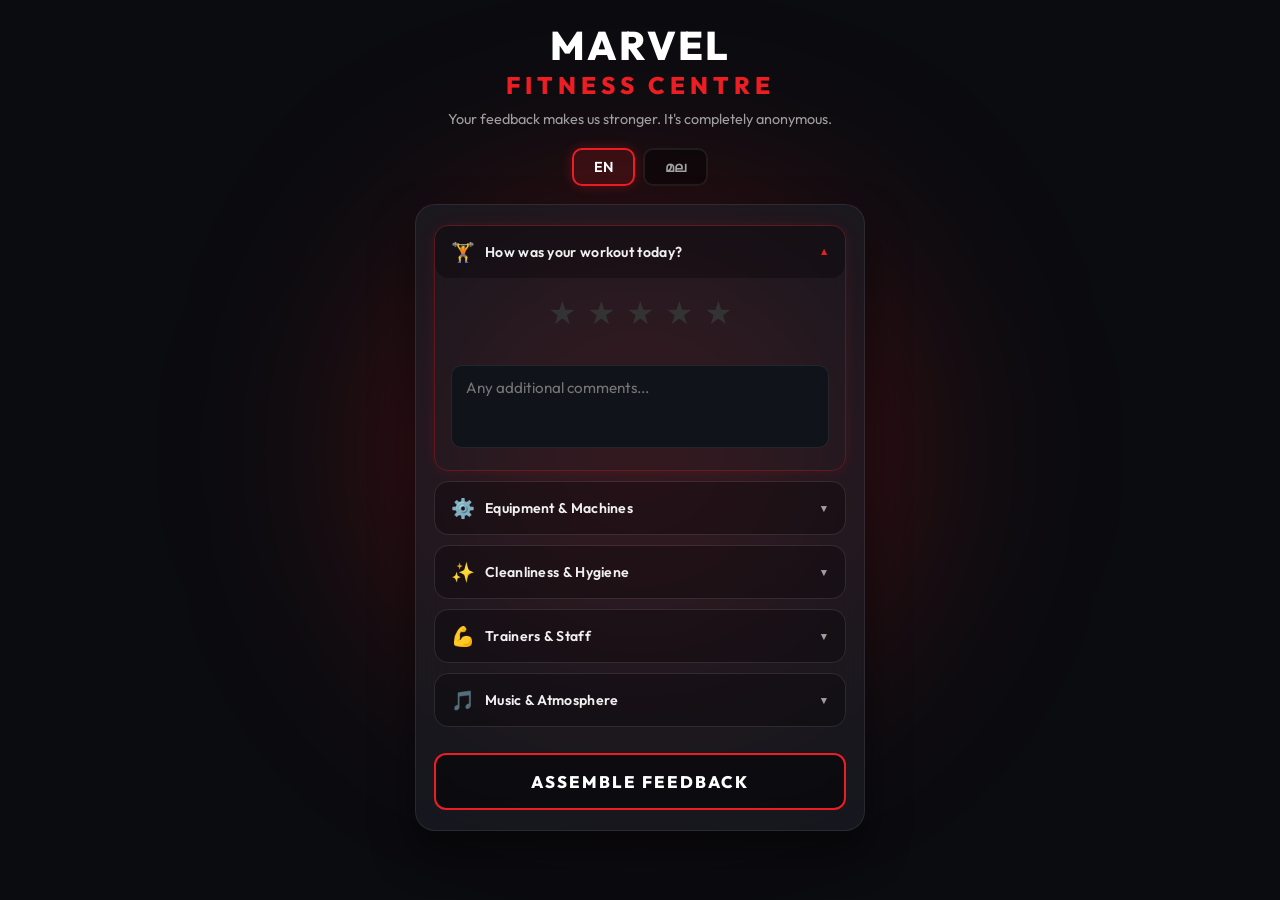
==== index.html @ 6db09c60 "Add files via upload" ====
<!DOCTYPE html>
<html lang="en">

<head>
    <meta charset="UTF-8">
    <meta name="viewport" content="width=device-width, initial-scale=1.0">
    <title>Marvel Fitness Centre - Feedback</title>
    <link rel="stylesheet" href="style.css">
    <link href="https://fonts.googleapis.com/css2?family=Outfit:wght@300;400;600;800&display=swap" rel="stylesheet">
</head>

<body>
    <div class="background-glow"></div>

    <div class="container">
        <header>
            <h1 class="marvel-title">MARVEL<br><span>FITNESS CENTRE</span></h1>
            <p data-i18n="subtitle">Your feedback makes us stronger. It's completely anonymous.</p>
        </header>

        <div class="lang-selector">
            <button class="lang-btn active" data-lang="en">EN</button>
            <button class="lang-btn" data-lang="ml">മല</button>
        </div>

        <div class="form-wrapper">
            <form id="feedback-form">

                <div class="feedback-section active" data-section="0">
                    <div class="section-header" data-target="0">
                        <span class="section-icon">🏋️</span>
                        <span class="section-title" data-i18n="sec_workout">How was your workout today?</span>
                        <span class="section-chevron">▼</span>
                    </div>
                    <div class="section-body">
                        <div class="rating-stars" data-rating="workout">
                            <span class="star" data-value="1">★</span>
                            <span class="star" data-value="2">★</span>
                            <span class="star" data-value="3">★</span>
                            <span class="star" data-value="4">★</span>
                            <span class="star" data-value="5">★</span>
                        </div>
                        <div class="mood-label" data-rating-for="workout"></div>
                        <div class="textarea-wrapper">
                            <div class="intruder-zone marvel-anim-zone">
                                <div class="intruder-body">
                                    <img src="intruder_gripping.png" alt="Peeking" class="intruder-img">
                                    <div class="mood-overlay"></div>
                                </div>
                                <div class="speech-bubble">
                                    <span class="speech-text">🤔</span>
                                </div>
                            </div>
                            <textarea class="feedback-textarea" rows="3" data-i18n-placeholder="ph_workout"
                                placeholder="Any additional comments..."></textarea>
                        </div>
                    </div>
                </div>

                <div class="feedback-section" data-section="1">
                    <div class="section-header" data-target="1">
                        <span class="section-icon">⚙️</span>
                        <span class="section-title" data-i18n="sec_equipment">Equipment & Machines</span>
                        <span class="section-chevron">▼</span>
                    </div>
                    <div class="section-body">
                        <div class="rating-stars" data-rating="equipment">
                            <span class="star" data-value="1">★</span>
                            <span class="star" data-value="2">★</span>
                            <span class="star" data-value="3">★</span>
                            <span class="star" data-value="4">★</span>
                            <span class="star" data-value="5">★</span>
                        </div>
                        <div class="mood-label" data-rating-for="equipment"></div>
                        <div class="textarea-wrapper">
                            <div class="intruder-zone marvel-anim-zone">
                                <div class="intruder-body">
                                    <img src="intruder_gripping.png" alt="Peeking" class="intruder-img">
                                    <div class="mood-overlay"></div>
                                </div>
                                <div class="speech-bubble">
                                    <span class="speech-text">🤔</span>
                                </div>
                            </div>
                            <textarea class="feedback-textarea" rows="3" data-i18n-placeholder="ph_equipment"
                                placeholder="Tell us about the equipment..."></textarea>
                        </div>
                    </div>
                </div>

                <div class="feedback-section" data-section="2">
                    <div class="section-header" data-target="2">
                        <span class="section-icon">✨</span>
                        <span class="section-title" data-i18n="sec_cleanliness">Cleanliness & Hygiene</span>
                        <span class="section-chevron">▼</span>
                    </div>
                    <div class="section-body">
                        <div class="rating-stars" data-rating="cleanliness">
                            <span class="star" data-value="1">★</span>
                            <span class="star" data-value="2">★</span>
                            <span class="star" data-value="3">★</span>
                            <span class="star" data-value="4">★</span>
                            <span class="star" data-value="5">★</span>
                        </div>
                        <div class="mood-label" data-rating-for="cleanliness"></div>
                        <div class="textarea-wrapper">
                            <div class="intruder-zone marvel-anim-zone">
                                <div class="intruder-body">
                                    <img src="intruder_gripping.png" alt="Peeking" class="intruder-img">
                                    <div class="mood-overlay"></div>
                                </div>
                                <div class="speech-bubble">
                                    <span class="speech-text">🤔</span>
                                </div>
                            </div>
                            <textarea class="feedback-textarea" rows="3" data-i18n-placeholder="ph_cleanliness"
                                placeholder="How clean was the gym..."></textarea>
                        </div>
                    </div>
                </div>

                <div class="feedback-section" data-section="3">
                    <div class="section-header" data-target="3">
                        <span class="section-icon">💪</span>
                        <span class="section-title" data-i18n="sec_trainers">Trainers & Staff</span>
                        <span class="section-chevron">▼</span>
                    </div>
                    <div class="section-body">
                        <div class="rating-stars" data-rating="trainers">
                            <span class="star" data-value="1">★</span>
                            <span class="star" data-value="2">★</span>
                            <span class="star" data-value="3">★</span>
                            <span class="star" data-value="4">★</span>
                            <span class="star" data-value="5">★</span>
                        </div>
                        <div class="mood-label" data-rating-for="trainers"></div>
                        <div class="textarea-wrapper">
                            <div class="intruder-zone marvel-anim-zone">
                                <div class="intruder-body">
                                    <img src="intruder_gripping.png" alt="Peeking" class="intruder-img">
                                    <div class="mood-overlay"></div>
                                </div>
                                <div class="speech-bubble">
                                    <span class="speech-text">🤔</span>
                                </div>
                            </div>
                            <textarea class="feedback-textarea" rows="3" data-i18n-placeholder="ph_trainers"
                                placeholder="How were the trainers..."></textarea>
                        </div>
                    </div>
                </div>

                <div class="feedback-section" data-section="4">
                    <div class="section-header" data-target="4">
                        <span class="section-icon">🎵</span>
                        <span class="section-title" data-i18n="sec_atmosphere">Music & Atmosphere</span>
                        <span class="section-chevron">▼</span>
                    </div>
                    <div class="section-body">
                        <div class="rating-stars" data-rating="atmosphere">
                            <span class="star" data-value="1">★</span>
                            <span class="star" data-value="2">★</span>
                            <span class="star" data-value="3">★</span>
                            <span class="star" data-value="4">★</span>
                            <span class="star" data-value="5">★</span>
                        </div>
                        <div class="mood-label" data-rating-for="atmosphere"></div>
                        <div class="textarea-wrapper">
                            <div class="intruder-zone marvel-anim-zone">
                                <div class="intruder-body">
                                    <img src="intruder_gripping.png" alt="Peeking" class="intruder-img">
                                    <div class="mood-overlay"></div>
                                </div>
                                <div class="speech-bubble">
                                    <span class="speech-text">🤔</span>
                                </div>
                            </div>
                            <textarea class="feedback-textarea" rows="3" data-i18n-placeholder="ph_atmosphere"
                                placeholder="How was the vibe..."></textarea>
                        </div>
                    </div>
                </div>

                <button type="submit" class="submit-btn" id="submit-btn">
                    <span class="btn-text" data-i18n="submit">ASSEMBLE FEEDBACK</span>
                    <div class="btn-glow"></div>
                </button>
            </form>

            <div id="success-message" class="hidden">
                <div class="success-icon">🎉</div>
                <h2 data-i18n="thanks_title">Thank You, Hero!</h2>
                <p data-i18n="thanks_msg">Your feedback has been securely transmitted to HQ.</p>
            </div>
        </div>
    </div>
    <script src="script.js"></script>
</body>

</html>
---- style.css ----
:root {
    --bg-dark: #0b0c10;
    --card-bg: rgba(31, 33, 40, 0.6);
    --marvel-red: #ed1d24;
    --marvel-red-glow: rgba(237, 29, 36, 0.5);
    --text-main: #f0f0f0;
    --text-muted: #a0a0a0;
    --glass-border: rgba(255, 255, 255, 0.08);
}

* {
    box-sizing: border-box;
    margin: 0;
    padding: 0;
    font-family: 'Outfit', sans-serif;
    -webkit-tap-highlight-color: transparent;
}

body {
    background-color: var(--bg-dark);
    color: var(--text-main);
    min-height: 100vh;
    display: flex;
    justify-content: center;
    padding: 20px 20px 60px;
    overflow-x: hidden;
    position: relative;
}

/* ========================================
   BACKGROUND
   ======================================== */
.background-glow {
    position: fixed;
    top: 50%;
    left: 50%;
    transform: translate(-50%, -50%);
    width: 60vw;
    height: 60vh;
    background: radial-gradient(circle, var(--marvel-red-glow) 0%, transparent 70%);
    filter: blur(100px);
    z-index: 0;
    animation: pulseGlow 6s infinite alternate;
    pointer-events: none;
}

@keyframes pulseGlow {
    0% {
        transform: translate(-50%, -50%) scale(0.8);
        opacity: 0.3;
    }

    100% {
        transform: translate(-50%, -50%) scale(1.2);
        opacity: 0.6;
    }
}

/* ========================================
   LAYOUT
   ======================================== */
.container {
    width: 100%;
    max-width: 450px;
    z-index: 1;
    position: relative;
}

header {
    text-align: center;
    margin-bottom: 20px;
    animation: fadeInDown 0.8s ease-out;
}

.marvel-title {
    font-weight: 800;
    font-size: 2.5rem;
    letter-spacing: 2px;
    color: #fff;
    margin-bottom: 10px;
    text-transform: uppercase;
}

.marvel-title span {
    color: var(--marvel-red);
    font-size: 1.5rem;
    letter-spacing: 5px;
    display: block;
}

header p {
    color: var(--text-muted);
    font-size: 0.9rem;
}

/* ========================================
   LANGUAGE SELECTOR
   ======================================== */
.lang-selector {
    display: flex;
    justify-content: center;
    gap: 8px;
    margin-bottom: 18px;
    animation: fadeIn 0.8s ease-out;
}

.lang-btn {
    padding: 8px 20px;
    border: 2px solid var(--glass-border);
    background: rgba(0, 0, 0, 0.4);
    color: var(--text-muted);
    font-weight: 600;
    font-size: 0.9rem;
    border-radius: 10px;
    cursor: pointer;
    transition: all 0.3s ease;
    font-family: 'Outfit', sans-serif;
}

.lang-btn.active {
    border-color: var(--marvel-red);
    color: #fff;
    background: rgba(237, 29, 36, 0.15);
    box-shadow: 0 0 12px rgba(237, 29, 36, 0.3);
}

.lang-btn:active {
    transform: scale(0.95);
}

/* ========================================
   GLASSMORPHISM CARD
   ======================================== */
.form-wrapper {
    background: var(--card-bg);
    backdrop-filter: blur(20px);
    -webkit-backdrop-filter: blur(20px);
    border: 1px solid var(--glass-border);
    border-radius: 20px;
    padding: 20px 18px;
    position: relative;
    box-shadow: 0 20px 40px rgba(0, 0, 0, 0.5);
    animation: fadeInUp 0.8s ease-out;
}

/* ========================================
   ACCORDION SECTIONS
   ======================================== */
.feedback-section {
    margin-bottom: 10px;
    border: 1px solid var(--glass-border);
    border-radius: 14px;
    overflow: visible;
    transition: border-color 0.3s ease, box-shadow 0.3s ease;
}

.feedback-section.active {
    border-color: rgba(237, 29, 36, 0.3);
    box-shadow: 0 0 15px rgba(237, 29, 36, 0.1);
}

.section-header {
    display: flex;
    align-items: center;
    gap: 10px;
    padding: 14px 16px;
    cursor: pointer;
    background: rgba(0, 0, 0, 0.3);
    border-radius: 14px;
    transition: background 0.3s ease;
    user-select: none;
    -webkit-user-select: none;
}

.section-header:active {
    background: rgba(237, 29, 36, 0.15);
}

.section-icon {
    font-size: 1.2rem;
}

.section-title {
    flex: 1;
    font-weight: 600;
    font-size: 0.88rem;
    letter-spacing: 0.3px;
}

.section-chevron {
    font-size: 0.65rem;
    color: var(--text-muted);
    transition: transform 0.3s ease;
}

.feedback-section.active .section-chevron {
    transform: rotate(180deg);
    color: var(--marvel-red);
}

.section-body {
    max-height: 0;
    overflow: hidden;
    transition: max-height 0.4s ease, padding 0.4s ease, overflow 0s 0.4s;
    padding: 0 16px;
}

.feedback-section.active .section-body {
    max-height: 500px;
    padding: 14px 16px 18px;
    overflow: visible;
    transition: max-height 0.4s ease, padding 0.4s ease, overflow 0s 0s;
}

/* ========================================
   STAR RATING
   ======================================== */
.rating-stars {
    display: flex;
    gap: 10px;
    justify-content: center;
    margin-bottom: 6px;
}

.star {
    font-size: 2rem;
    color: #333;
    cursor: pointer;
    transition: color 0.2s, transform 0.2s, text-shadow 0.2s;
}

.star:hover,
.star.active {
    color: var(--marvel-red);
    text-shadow: 0 0 15px var(--marvel-red-glow);
    transform: scale(1.2);
}

/* Mood label under stars */
.mood-label {
    text-align: center;
    font-size: 0.8rem;
    color: var(--text-muted);
    margin-bottom: 12px;
    min-height: 1.2em;
    transition: all 0.3s ease;
}

/* ========================================
   TEXTAREA
   ======================================== */
.textarea-wrapper {
    position: relative;
    overflow: visible;
}

.feedback-textarea {
    width: 100%;
    background: #11131a;
    border: 1px solid var(--glass-border);
    color: #fff;
    padding: 12px 14px;
    border-radius: 10px;
    font-size: 0.95rem;
    outline: none;
    resize: none;
    transition: all 0.3s ease;
    position: relative;
    z-index: 3;
    font-family: 'Outfit', sans-serif;
}

.feedback-textarea:focus {
    border-color: var(--marvel-red);
    box-shadow: 0 0 15px var(--marvel-red-glow);
}

/* ========================================
   INTRUDER PEEKING ANIMATION
   ======================================== */
.marvel-anim-zone {
    position: absolute;
    bottom: 100%;
    left: 0;
    right: 0;
    height: 120px;
    pointer-events: none;
    z-index: 2;
    overflow: visible;
}

.intruder-body {
    position: absolute;
    bottom: -30px;
    left: 50%;
    transform: translateX(-50%) scale(0.8);
    width: 85px;
    height: 85px;
    border-radius: 50%;
    overflow: hidden;
    opacity: 0;
    transition: all 0.6s cubic-bezier(0.34, 1.56, 0.64, 1);
    box-shadow: 0 0 25px var(--marvel-red-glow);
    border: 3px solid var(--marvel-red);
    background: var(--bg-dark);
}

.intruder-zone.peek .intruder-body {
    bottom: 10px;
    opacity: 1;
    transform: translateX(-50%) scale(1);
}

.intruder-img {
    width: 100%;
    height: 100%;
    object-fit: cover;
    object-position: center top;
    transition: filter 0.5s ease;
}

/* Mood overlay on intruder face */
.mood-overlay {
    position: absolute;
    top: 0;
    left: 0;
    right: 0;
    bottom: 0;
    border-radius: 50%;
    pointer-events: none;
    transition: all 0.5s ease;
    z-index: 2;
}

/* Mood states applied via JS */
.intruder-body.mood-1 .intruder-img {
    filter: grayscale(0.7) brightness(0.6);
}

.intruder-body.mood-1 .mood-overlay {
    background: rgba(237, 29, 36, 0.2);
}

.intruder-body.mood-1 {
    border-color: #888;
    box-shadow: 0 0 15px rgba(100, 100, 100, 0.4);
}

.intruder-body.mood-2 .intruder-img {
    filter: grayscale(0.4) brightness(0.75);
}

.intruder-body.mood-2 .mood-overlay {
    background: rgba(255, 165, 0, 0.1);
}

.intruder-body.mood-2 {
    border-color: #b0b0b0;
    box-shadow: 0 0 15px rgba(150, 150, 150, 0.4);
}

.intruder-body.mood-3 .intruder-img {
    filter: brightness(0.9);
}

.intruder-body.mood-3 {
    border-color: #f0c040;
    box-shadow: 0 0 15px rgba(240, 192, 64, 0.3);
}

.intruder-body.mood-4 .intruder-img {
    filter: brightness(1.05) saturate(1.2);
}

.intruder-body.mood-4 {
    border-color: #4caf50;
    box-shadow: 0 0 20px rgba(76, 175, 80, 0.4);
}

.intruder-body.mood-5 .intruder-img {
    filter: brightness(1.15) saturate(1.4);
}

.intruder-body.mood-5 {
    border-color: #ffd700;
    box-shadow: 0 0 25px rgba(255, 215, 0, 0.5);
    animation: happyPulse 0.8s ease-in-out infinite alternate;
}

@keyframes happyPulse {
    0% {
        box-shadow: 0 0 20px rgba(255, 215, 0, 0.4);
        transform: translateX(-50%) scale(1);
    }

    100% {
        box-shadow: 0 0 35px rgba(255, 215, 0, 0.7);
        transform: translateX(-50%) scale(1.05);
    }
}

/* Speech Bubble */
.speech-bubble {
    position: absolute;
    bottom: 70px;
    right: 0;
    background: var(--marvel-red);
    color: #fff;
    font-size: 1.2rem;
    padding: 5px 10px;
    border-radius: 10px;
    opacity: 0;
    transform: scale(0.5);
    transition: all 0.4s cubic-bezier(0.34, 1.56, 0.64, 1);
    pointer-events: none;
    box-shadow: 0 4px 15px rgba(237, 29, 36, 0.4);
}

.speech-bubble::after {
    content: '';
    position: absolute;
    bottom: -5px;
    left: 16px;
    width: 10px;
    height: 10px;
    background: var(--marvel-red);
    transform: rotate(45deg);
}

.intruder-zone.peek .speech-bubble {
    opacity: 1;
    transform: scale(1);
    transition-delay: 0.4s;
}

/* ========================================
   SUBMIT BUTTON
   ======================================== */
.submit-btn {
    width: 100%;
    padding: 16px;
    background: rgba(0, 0, 0, 0.5);
    border: 2px solid var(--marvel-red);
    color: #fff;
    font-weight: 800;
    font-size: 1.05rem;
    letter-spacing: 2px;
    border-radius: 12px;
    cursor: pointer;
    position: relative;
    overflow: hidden;
    transition: all 0.3s ease;
    z-index: 5;
    margin-top: 16px;
}

.btn-text {
    position: relative;
    z-index: 2;
}

.btn-glow {
    position: absolute;
    top: 0;
    left: -100%;
    width: 100%;
    height: 100%;
    background: var(--marvel-red);
    z-index: 1;
    transition: all 0.4s ease;
}

.submit-btn:hover .btn-glow {
    left: 0;
}

.submit-btn:active {
    transform: scale(0.96);
}

/* ========================================
   SUCCESS MESSAGE
   ======================================== */
.hidden {
    display: none !important;
}

#success-message {
    text-align: center;
    padding: 40px 0;
    animation: fadeIn 0.5s ease-out;
}

.success-icon {
    font-size: 3rem;
    margin-bottom: 15px;
    animation: bounceIn 0.6s ease-out;
}

#success-message h2 {
    color: var(--marvel-red);
    font-size: 1.8rem;
    margin-bottom: 10px;
    text-shadow: 0 0 10px var(--marvel-red-glow);
}

#success-message p {
    color: var(--text-muted);
}

/* ========================================
   ANIMATIONS
   ======================================== */
@keyframes fadeInDown {
    from {
        opacity: 0;
        transform: translateY(-30px);
    }

    to {
        opacity: 1;
        transform: translateY(0);
    }
}

@keyframes fadeInUp {
    from {
        opacity: 0;
        transform: translateY(30px);
    }

    to {
        opacity: 1;
        transform: translateY(0);
    }
}

@keyframes fadeIn {
    from {
        opacity: 0;
    }

    to {
        opacity: 1;
    }
}

@keyframes bounceIn {
    0% {
        transform: scale(0);
    }

    60% {
        transform: scale(1.2);
    }

    100% {
        transform: scale(1);
    }
}

/* ========================================
   RESPONSIVE
   ======================================== */
@media (max-width: 400px) {
    .marvel-title {
        font-size: 2rem;
    }

    .marvel-title span {
        font-size: 1.1rem;
        letter-spacing: 3px;
    }

    .form-wrapper {
        padding: 15px 12px;
    }

    .section-header {
        padding: 12px 14px;
    }

    .section-title {
        font-size: 0.82rem;
    }

    .star {
        font-size: 1.7rem;
    }
}
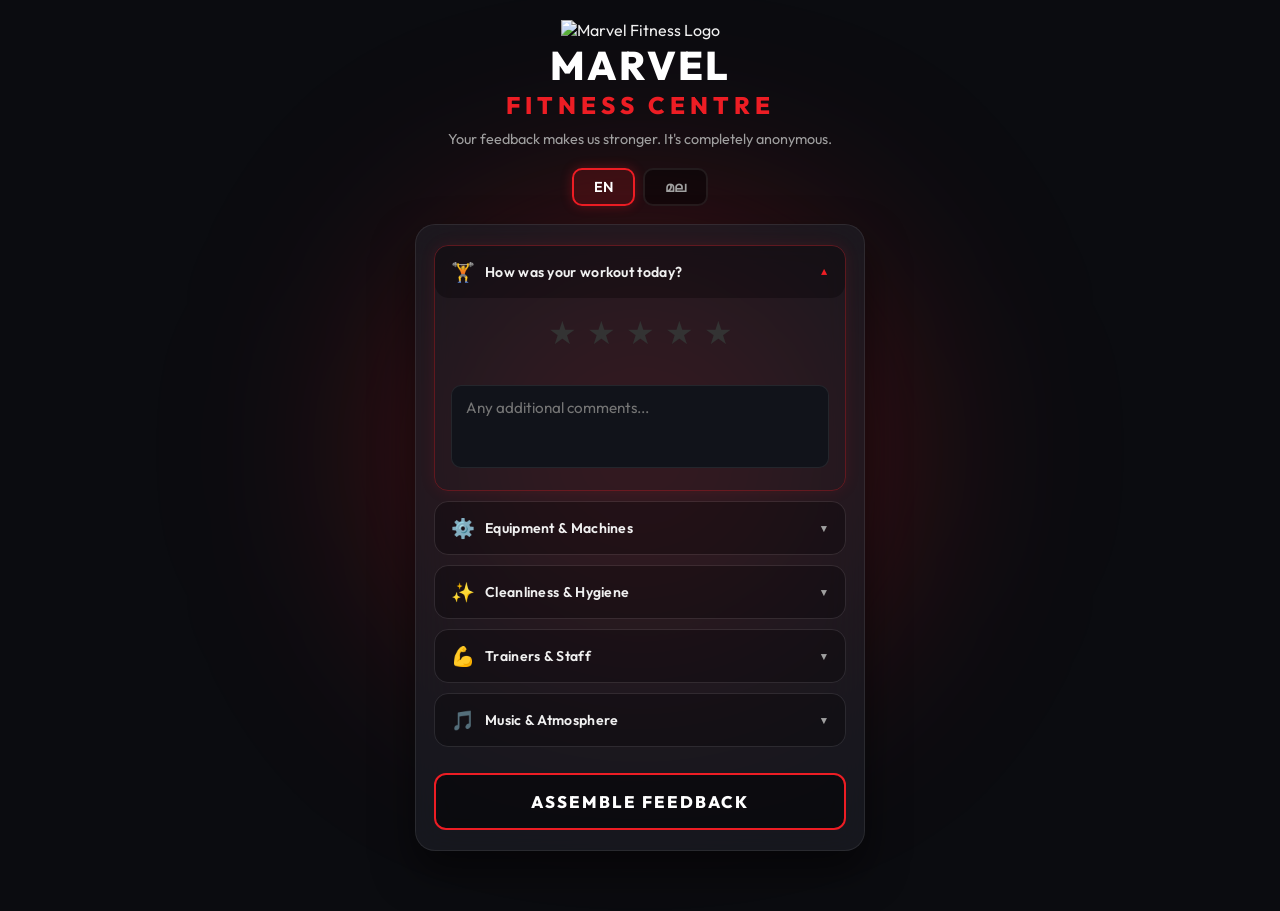
==== commit b32c6124: "Add files via upload" ====
--- a/index.html
+++ b/index.html
@@ -14,6 +14,7 @@
 
     <div class="container">
         <header>
+            <img src="Logo.png" alt="Marvel Fitness Logo" class="logo-img">
             <h1 class="marvel-title">MARVEL<br><span>FITNESS CENTRE</span></h1>
             <p data-i18n="subtitle">Your feedback makes us stronger. It's completely anonymous.</p>
         </header>
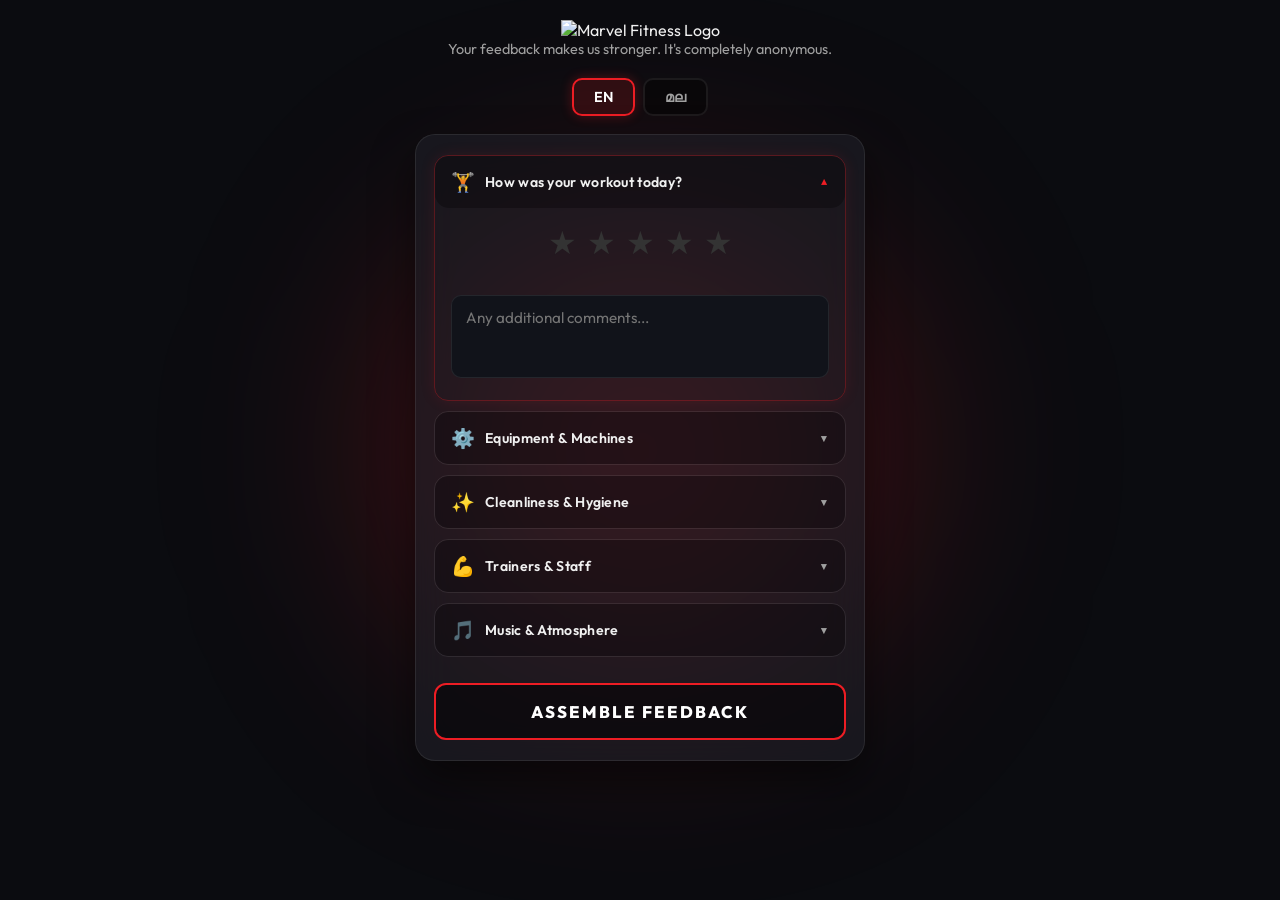
==== commit f5e982bb: "Add files via upload" ====
--- a/index.html
+++ b/index.html
@@ -15,7 +15,7 @@
     <div class="container">
         <header>
             <img src="Logo.png" alt="Marvel Fitness Logo" class="logo-img">
-            <h1 class="marvel-title">MARVEL<br><span>FITNESS CENTRE</span></h1>
+
             <p data-i18n="subtitle">Your feedback makes us stronger. It's completely anonymous.</p>
         </header>
 
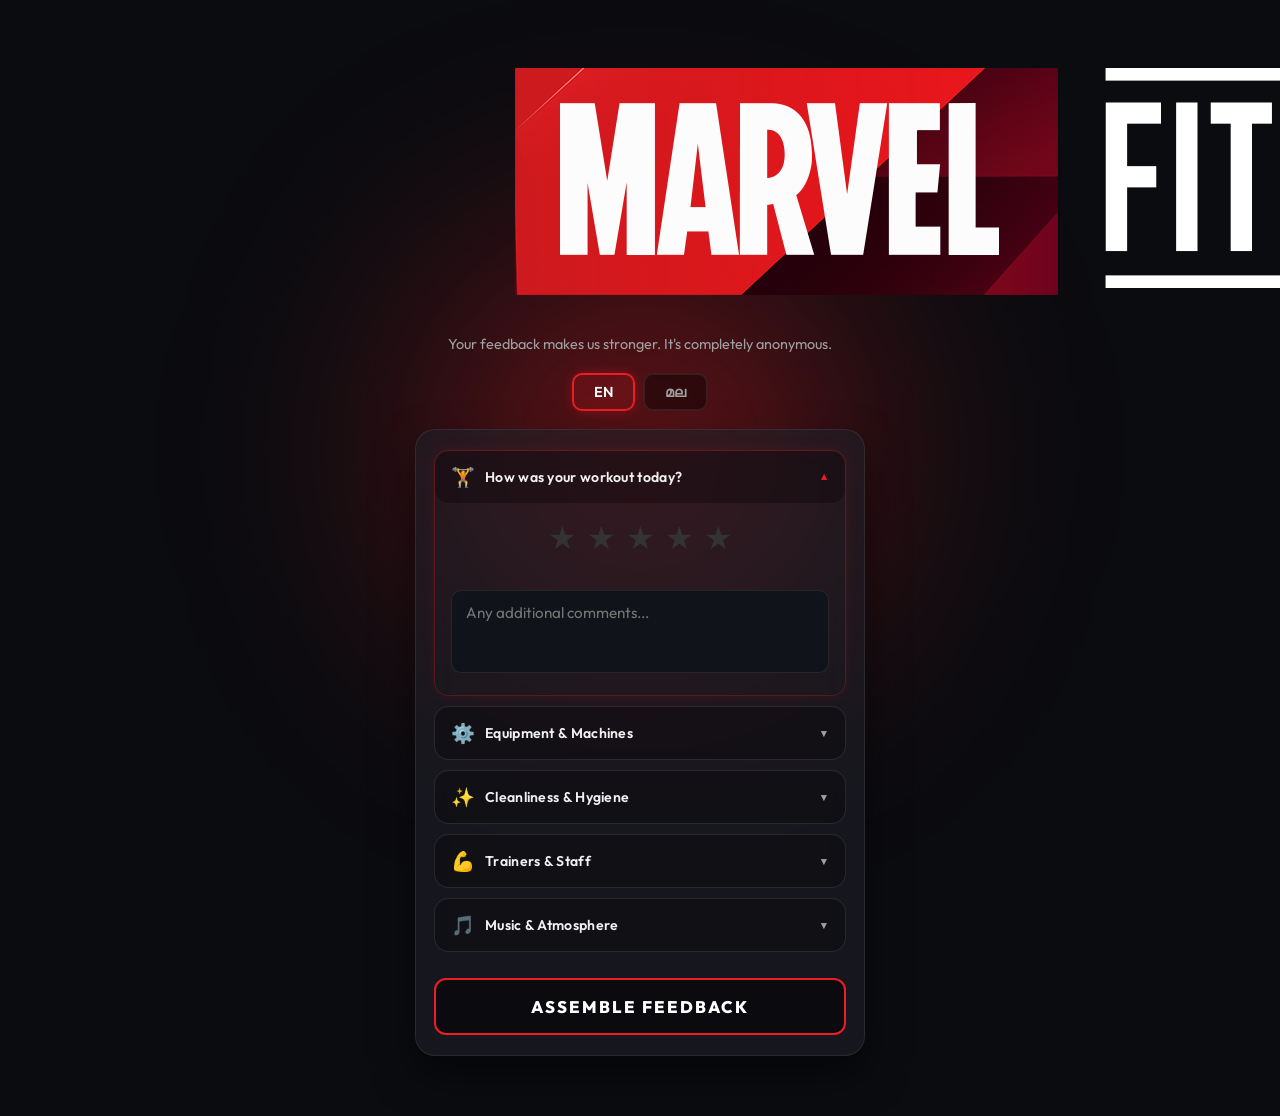
==== commit 141d0af6: "Add files via upload" ====
--- a/index.html
+++ b/index.html
@@ -14,7 +14,7 @@
 
     <div class="container">
         <header>
-            <img src="Logo.png" alt="Marvel Fitness Logo" class="logo-img">
+            <img src="Logo.PNG" alt="Marvel Fitness Logo" class="logo-img">
 
             <p data-i18n="subtitle">Your feedback makes us stronger. It's completely anonymous.</p>
         </header>
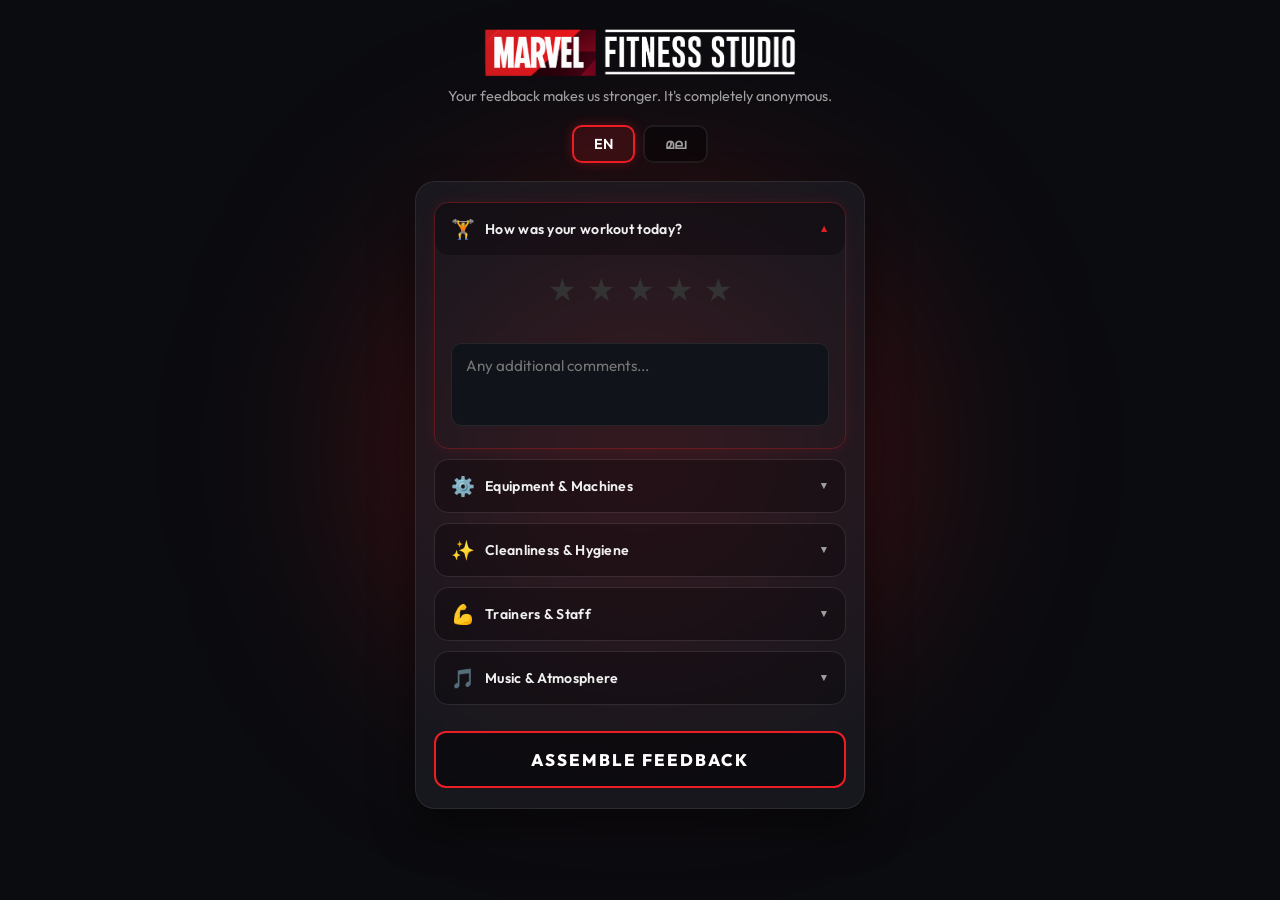
==== commit 94a14b1e: "Add files via upload" ====
--- a/index.html
+++ b/index.html
@@ -14,7 +14,7 @@
 
     <div class="container">
         <header>
-            <img src="Logo.PNG" alt="Marvel Fitness Logo" class="logo-img">
+            <img src="Logo.PNG" alt="Marvel Fitness Logo" class="logo-img" style="max-width: 350px; width: 100%; height: auto;">
 
             <p data-i18n="subtitle">Your feedback makes us stronger. It's completely anonymous.</p>
         </header>
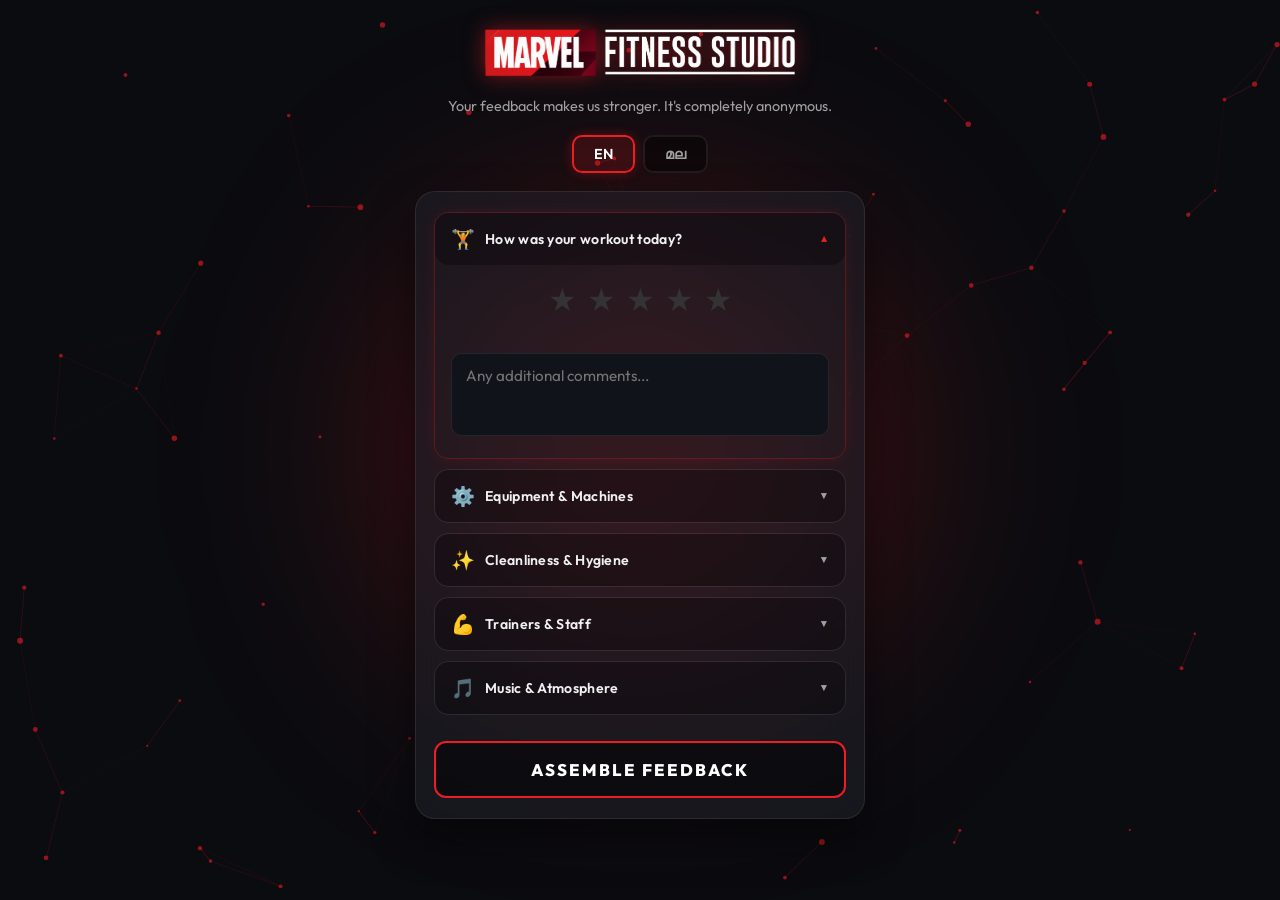
==== commit 05995353: "Add files via upload" ====
--- a/index.html
+++ b/index.html
@@ -10,6 +10,7 @@
 </head>
 
 <body>
+    <canvas id="particle-canvas"></canvas>
     <div class="background-glow"></div>
 
     <div class="container">
@@ -188,14 +189,23 @@
                 </button>
             </form>
 
-            <div id="success-message" class="hidden">
-                <div class="success-icon">🎉</div>
-                <h2 data-i18n="thanks_title">Thank You, Hero!</h2>
-                <p data-i18n="thanks_msg">Your feedback has been securely transmitted to HQ.</p>
+        </div> <!-- End of form-wrapper -->
+
+        <!-- THANK YOU STATE -->
+        <div id="thank-you-screen" class="hidden">
+            <div class="arc-reactor">
+                <div class="core-inner"></div>
+                <div class="core-outer"></div>
+                <div class="ring-1"></div>
+                <div class="ring-2"></div>
+                <div class="ring-3"></div>
             </div>
+            <h2 class="thank-you-title" data-i18n="thank_you_title">FEEDBACK ASSEMBLED</h2>
+            <p class="thank-you-text" data-i18n="thank_you_text">Thank you for helping us build a stronger center.</p>
         </div>
     </div>
     <script src="script.js"></script>
+    <script src="particles.js"></script>
 </body>
 
 </html>
--- a/style.css
+++ b/style.css
@@ -52,8 +52,18 @@
 
     100% {
         transform: translate(-50%, -50%) scale(1.2);
-        opacity: 0.6;
-    }
+        opacity: 0.4;
+    }
+}
+
+#particle-canvas {
+    position: fixed;
+    top: 0;
+    left: 0;
+    width: 100vw;
+    height: 100vh;
+    z-index: 0;
+    pointer-events: none;
 }
 
 /* ========================================
@@ -70,6 +80,13 @@
     text-align: center;
     margin-bottom: 20px;
     animation: fadeInDown 0.8s ease-out;
+}
+
+.logo-img {
+    max-width: 150px; /* Adjust size as needed */
+    height: auto;
+    margin-bottom: 10px;
+    filter: drop-shadow(0 0 10px var(--marvel-red-glow));
 }
 
 .marvel-title {
@@ -587,4 +604,101 @@
     .star {
         font-size: 1.7rem;
     }
+}
+
+/* ========================================
+   ARC REACTOR (THANK YOU STATE)
+   ======================================== */
+#thank-you-screen {
+    display: none;
+    flex-direction: column;
+    align-items: center;
+    justify-content: center;
+    min-height: 400px;
+    opacity: 0;
+    transition: opacity 0.5s ease;
+    text-align: center;
+}
+
+#thank-you-screen:not(.hidden) {
+    display: flex;
+    animation: fadeIn 0.5s ease forwards;
+}
+
+.arc-reactor {
+    position: relative;
+    width: 150px;
+    height: 150px;
+    margin-bottom: 30px;
+    filter: drop-shadow(0 0 15px rgba(0, 255, 255, 0.6));
+}
+
+.arc-reactor div {
+    position: absolute;
+    top: 50%;
+    left: 50%;
+    border-radius: 50%;
+}
+
+.core-inner {
+    width: 40px;
+    height: 40px;
+    background: #fff;
+    box-shadow: 0 0 20px 5px rgba(0, 255, 255, 0.8), inset 0 0 10px #fff;
+    transform: translate(-50%, -50%);
+}
+
+.core-outer {
+    width: 60px;
+    height: 60px;
+    border: 4px solid rgba(0, 255, 255, 0.8);
+    box-shadow: 0 0 10px rgba(0, 255, 255, 0.5), inset 0 0 10px rgba(0, 255, 255, 0.5);
+    transform: translate(-50%, -50%);
+}
+
+.ring-1 {
+    width: 90px;
+    height: 90px;
+    border: 2px solid transparent;
+    border-top: 4px solid #fff;
+    border-bottom: 4px solid #fff;
+    animation: spin 3s linear infinite;
+}
+
+.ring-2 {
+    width: 110px;
+    height: 110px;
+    border: 2px dashed rgba(0, 255, 255, 0.8);
+    animation: spin-reverse 8s linear infinite;
+}
+
+.ring-3 {
+    width: 130px;
+    height: 130px;
+    border: 2px solid transparent;
+    border-left: 3px solid #fff;
+    border-right: 3px solid #fff;
+    animation: spin 5s ease-in-out infinite alternate;
+}
+
+@keyframes spin {
+    0% { transform: translate(-50%, -50%) rotate(0deg); }
+    100% { transform: translate(-50%, -50%) rotate(360deg); }
+}
+
+@keyframes spin-reverse {
+    0% { transform: translate(-50%, -50%) rotate(360deg); }
+    100% { transform: translate(-50%, -50%) rotate(0deg); }
+}
+
+.thank-you-title {
+    color: #fff;
+    font-size: 2rem;
+    letter-spacing: 2px;
+    margin-bottom: 10px;
+    text-shadow: 0 0 10px rgba(0, 255, 255, 0.5);
+}
+
+.thank-you-text {
+    color: var(--text-muted);
 }
